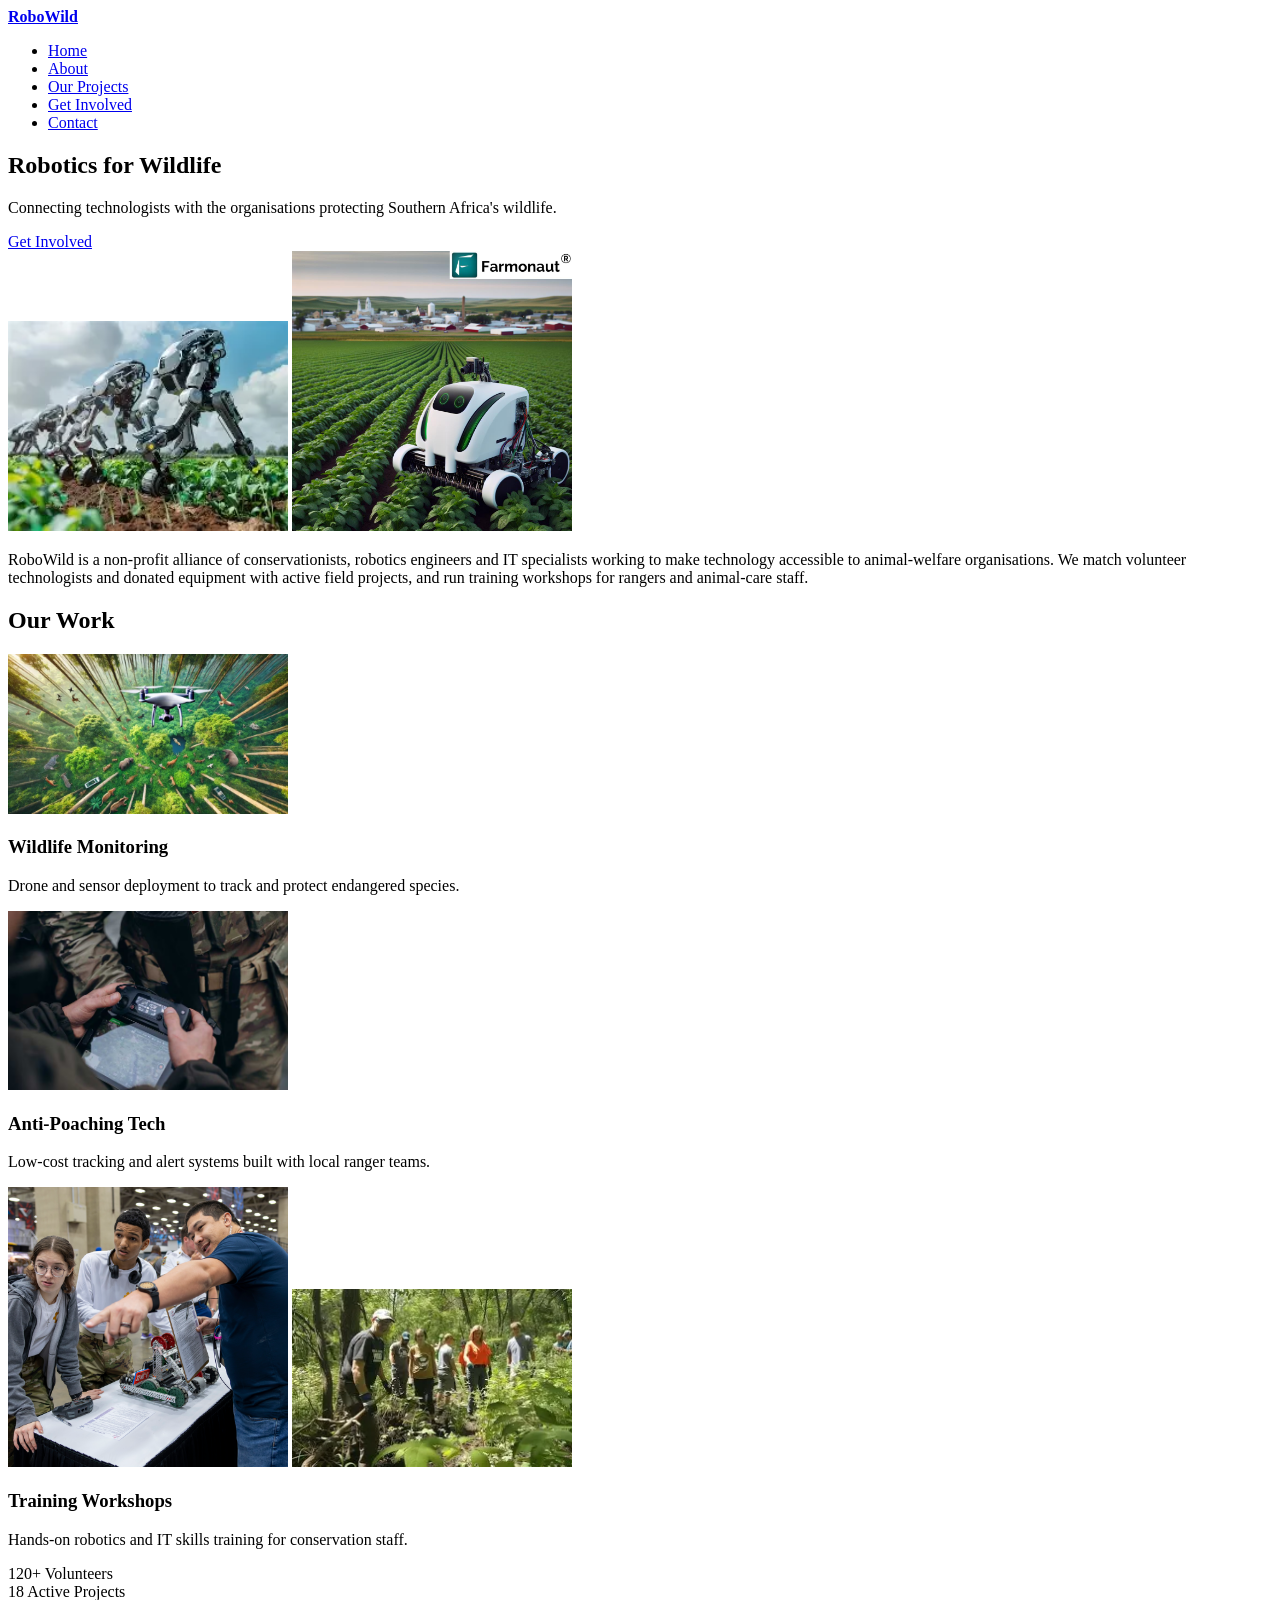
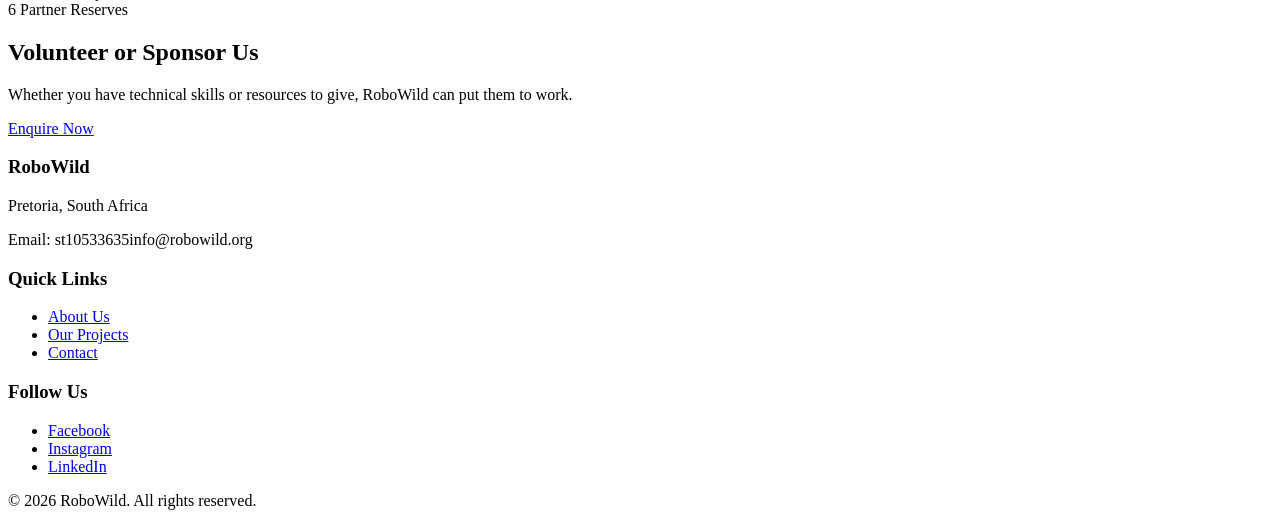
==== INDEX.HTML @ ae4eccd6 "inplemented the robowild website" ====
<!DOCTYPE html>
<html>
<head>
       <title>RoboWild | Global Alliance for IT & Robotics in Animal Innovation</title>
    <meta name="description" content="RoboWild connects robotics and IT volunteers with wildlife conservation projects across Southern Africa.">
    <link rel="stylesheet" href="css/style.css">
</head>
<body>

    <!-- ===== HEADER / NAVIGATION ===== -->
    <header class="site-header">
        <div class="logo">
             <a href="index.html"><b>RoboWild</b></a>                                                                                                                                          
        </div>
        <nav class="main-nav">
            <ul>
                <li><a href="index.html" class="active">Home</a></li>
                <li><a href="about.html">About</a></li>
                <li><a href="service.html">Our Projects</a></li>
                <li><a href="enquiry.html">Get Involved</a></li>
                <li><a href="contact.html">Contact</a></li>
            </ul>
        </nav>
    </header>

    <!-- ===== HERO SECTION ===== -->
    <section class="hero">
        <div class="hero-content">
            <h1>Robotics for Wildlife</h1>
            <p>Connecting technologists with the organisations protecting Southern Africa's wildlife.</p>
            <a href="enquiry.html" class="btn btn-primary">Get Involved</a>
        </div>
        <img src="IMAGES/hero.jpg" alt="Robotics equipment being used in a wildlife conservation field project" class="hero-img"  width="280"  height="300%" >  <img src="IMAGES/Revolutionizing-Agriculture-NDSU-Students-Develop-Cutting-Edge-Farm-Robot-for-Precision-Weed-Control_1.jpg" alt="Robotics equipment being used in a wildlife conservation field project" class="hero-img"  width="280"  height="300%" >
    </section>

    <!-- ===== INTRO / MISSION SUMMARY ===== -->
    <section class="intro">
        <p>
            RoboWild is a non-profit alliance of conservationists, robotics engineers and IT
            specialists working to make technology accessible to animal-welfare organisations.
            We match volunteer technologists and donated equipment with active field projects,
            and run training workshops for rangers and animal-care staff.
        </p>
    </section>

    <!-- ===== PROJECT HIGHLIGHTS ===== -->
    <section class="highlights">
        <h2>Our Work</h2>
        <div class="highlight-cards">
            <article class="card">
                <img src="IMAGES/Conservation-Drones-Monitoring-Wildlife-from-Above-780x446.webp" alt="Drone monitoring wildlife from above"  width="280" height="300%">
                <h3>Wildlife Monitoring</h3>
                <p>Drone and sensor deployment to track and protect endangered species.</p>
            </article>
            <article class="card">
                <img src="IMAGES/Anti-Poaching Tech.avif" alt="Ranger using a handheld tracking device" width="280"  height="300%">
                <h3>Anti-Poaching Tech</h3>
                <p>Low-cost tracking and alert systems built with local ranger teams.</p>
            </article>
            <article class="card">
                <img src="IMAGES/volunteer-box-Featured.png"IMAGES/volunteeres.webp" alt="Volunteers training conservation staff on equipment"  width="280"  height="300%" >   <img src="IMAGES/volunteeres.webp" alt="Volunteers training conservation staff on equipment"  width="280"  height="300%" >                                                                                                                                           
                 <h3>Training Workshops</h3>
                <p>Hands-on robotics and IT skills training for conservation staff.</p>
            </article>
        </div>
    </section>

    <!-- ===== IMPACT STATS ===== -->
    <section class="impact-stats">
        <div class="stat">
            <span class="stat-number">120+</span>
            <span class="stat-label">Volunteers</span>
        </div>
        <div class="stat">
            <span class="stat-number">18</span>
            <span class="stat-label">Active Projects</span>
        </div>
        <div class="stat">
            <span class="stat-number">6</span>
            <span class="stat-label">Partner Reserves</span>
        </div>
    </section>

    <!-- ===== CALL TO ACTION ===== -->
    <section class="cta-banner">
        <h2>Volunteer or Sponsor Us</h2>
        <p>Whether you have technical skills or resources to give, RoboWild can put them to work.</p>
        <a href="enquiry.html" class="btn btn-secondary">Enquire Now</a>
    </section>

    <!-- ===== FOOTER ===== -->
    <footer class="site-footer">
        <div class="footer-contact">
            <h3>RoboWild</h3>
            <p>Pretoria, South Africa</p>
            <p>Email: st10533635info@robowild.org</p>
        </div>
        <div class="footer-links">
            <h3>Quick Links</h3>
            <ul>
                <li><a href="about.html">About Us</a></li>
                <li><a href="service.html">Our Projects</a></li>
                <li><a href="contact.html">Contact</a></li>
            </ul>
        </div>
        <div class="footer-social">
            <h3>Follow Us</h3>
            <ul class="social-icons">
                <li><a href="#" aria-label="RoboWild on Facebook">Facebook</a></li>
                <li><a href="#" aria-label="RoboWild on Instagram">Instagram</a></li>
                <li><a href="#" aria-label="RoboWild on LinkedIn">LinkedIn</a></li>
            </ul>
        </div>
        <p class="copyright">&copy; 2026 RoboWild. All rights reserved.</p>
    </footer>
    </body>
</html>
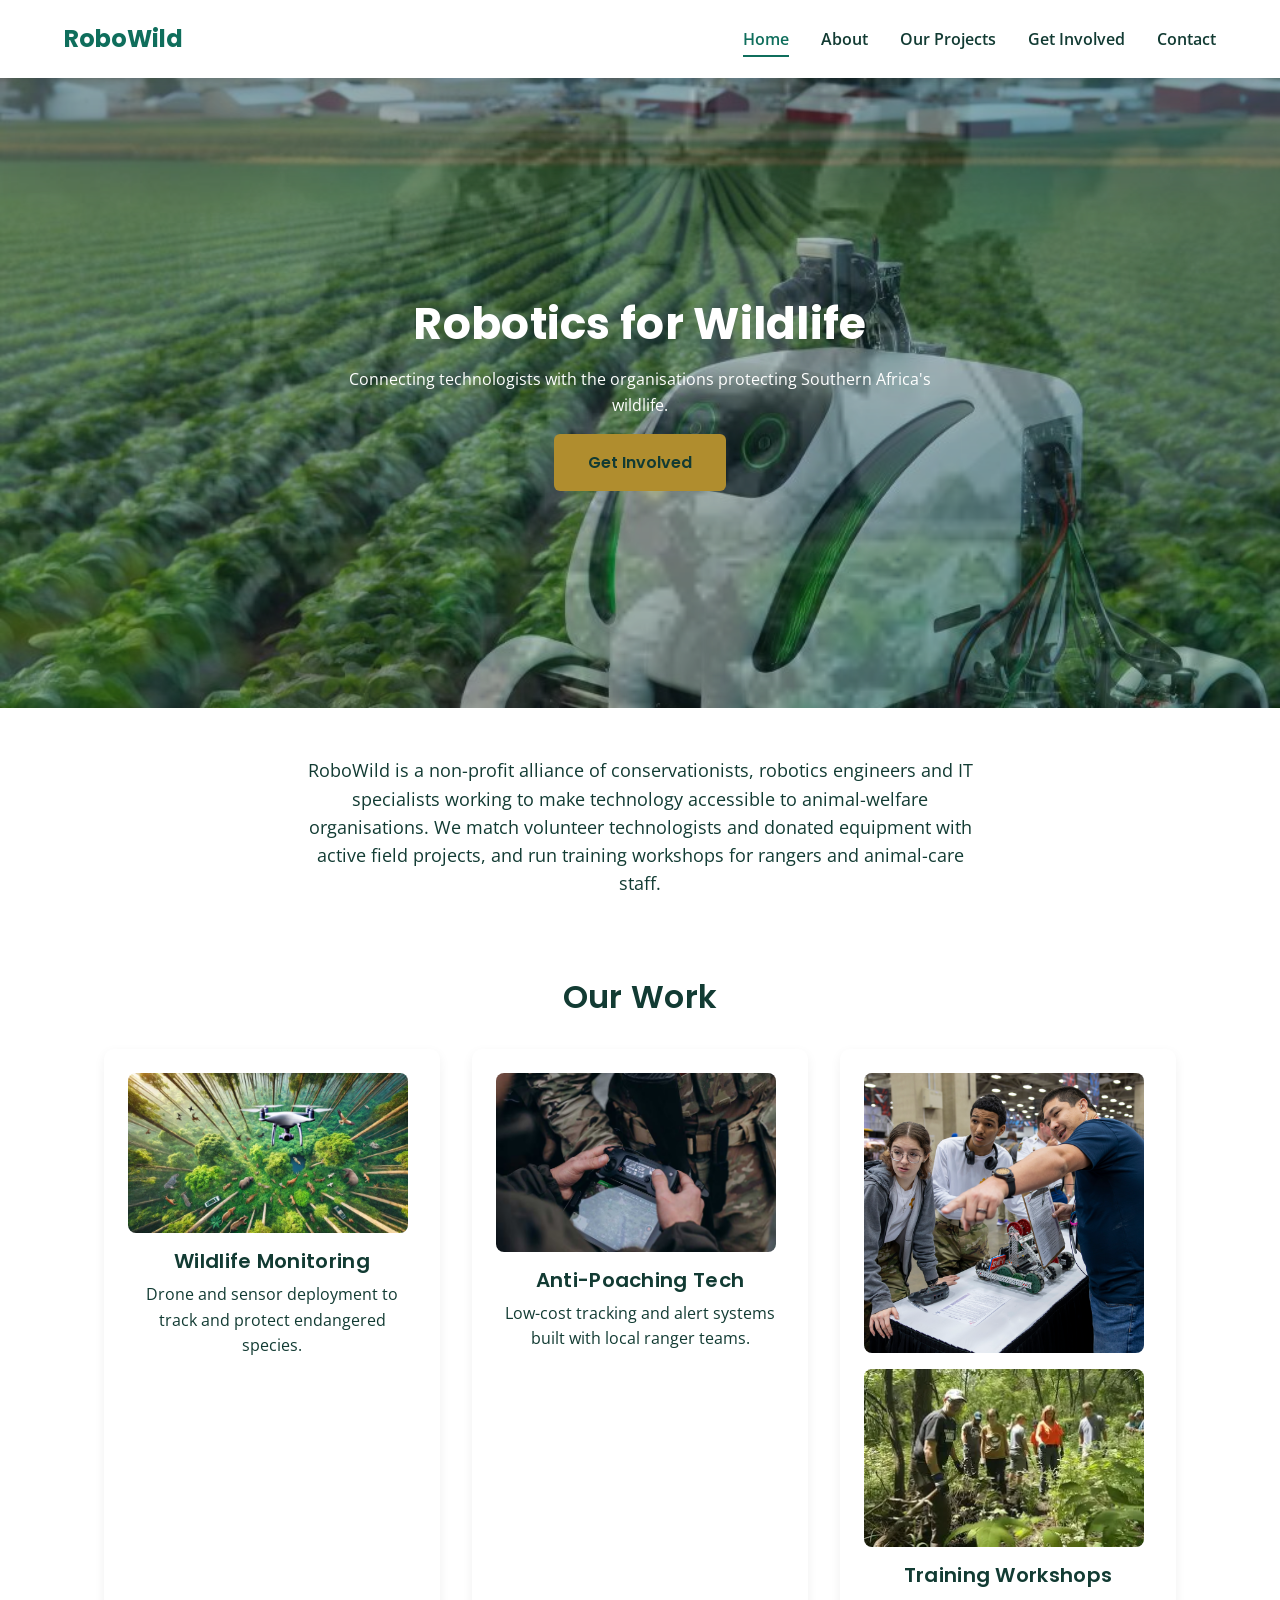
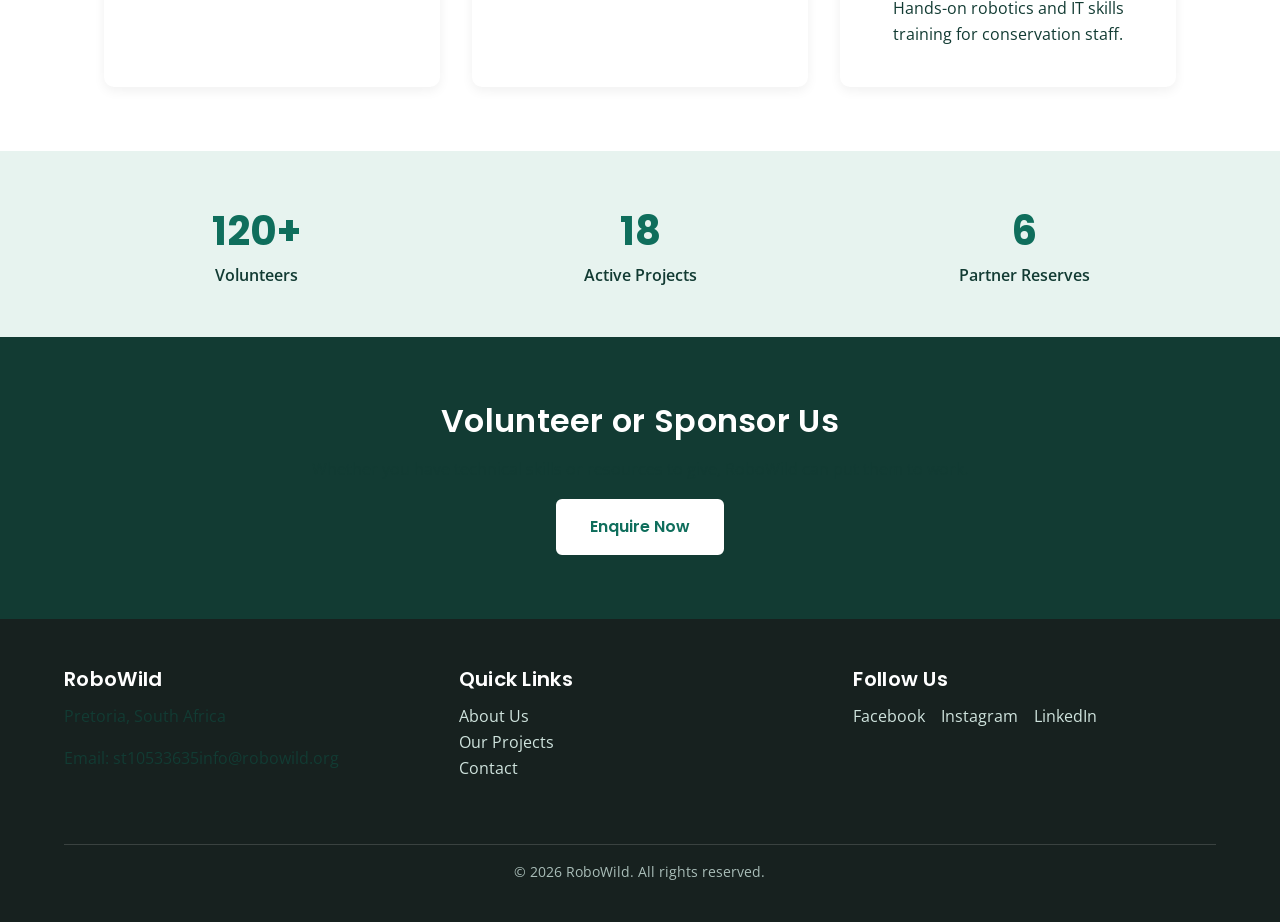
==== commit 208dc3d2: "Part 3: Add form validation, interactive JS and update stylesheet links - Added formvalidation.js an" ====
--- a/INDEX.HTML
+++ b/INDEX.HTML
@@ -3,7 +3,7 @@
 <head>
        <title>RoboWild | Global Alliance for IT & Robotics in Animal Innovation</title>
     <meta name="description" content="RoboWild connects robotics and IT volunteers with wildlife conservation projects across Southern Africa.">
-    <link rel="stylesheet" href="css/style.css">
+    <link rel="stylesheet" href="css_asset/style.css">
 </head>
 <body>
 
--- a/css_asset/style.css
+++ b/css_asset/style.css
@@ -0,0 +1,618 @@
+/* =====================================================================
+   ROBOWILD WEBSITE STYLESHEET
+   WEDE5020 Part 2 - CSS Styling and Responsive Design
+   ===================================================================== */
+
+/* ---------------------------------------------------------------------
+   0. WEB FONTS
+   Using Google Fonts: Poppins for headings, Open Sans for body text.
+   --------------------------------------------------------------------- */
+@import url('https://fonts.googleapis.com/css2?family=Poppins:wght@600;700&family=Open+Sans:wght@400;600&display=swap');
+
+
+/* ---------------------------------------------------------------------
+   1. CSS RESET / BASE STYLE
+   --------------------------------------------------------------------- */
+* {
+    margin: 0;
+    padding: 0;
+    box-sizing: border-box;
+}
+
+html {
+    scroll-behavior: smooth;
+}
+
+/* ---------------------------------------------------------------------
+   2. ROOT VARIABLES (Colour Palette from Part 1 Proposal)
+   --------------------------------------------------------------------- */
+:root {
+    --color-primary: #0F6E5C;      /* Forest Teal - primary */
+    --color-dark: #123B33;         /* Deep Pine - headings/text */
+    --color-accent: #B08D2E;       /* Bronze Gold - accents/CTA */
+    --color-bg-light: #E7F3EF;     /* Mist Green - backgrounds */
+    --color-white: #FFFFFF;
+    --color-grey: #666666;
+    --color-footer-bg: #17211F;
+
+    --font-heading: 'Poppins', 'Segoe UI', Arial, sans-serif;
+    --font-body: 'Open Sans', Arial, sans-serif;
+
+    --max-width: 1200px;
+    --transition-speed: 0.25s;
+}
+
+/* ---------------------------------------------------------------------
+   3. BASE / DEFAULT STYLE CODE
+   --------------------------------------------------------------------- */
+body {
+    font-family: var(--font-body);
+    font-size: 16px;
+    line-height: 1.6;
+    color: var(--color-dark);
+    background-color: var(--color-white);
+}
+
+img {
+    max-width: 100%;
+    height: auto;
+    display: block;
+}
+
+a {
+    text-decoration: none;
+    color: inherit;
+}
+
+ul {
+    list-style: none;
+}
+
+/* ---------------------------------------------------------------------
+   4. TYPOGRAPHY STYLES
+   --------------------------------------------------------------------- */
+h1, h2, h3 {
+    font-family: var(--font-heading);
+    color: var(--color-dark);
+    line-height: 1.25;
+    letter-spacing: 0.3px;
+}
+
+h1 {
+    font-size: 2.75rem;
+    font-weight: 700;
+}
+
+h2 {
+    font-size: 2rem;
+    font-weight: 600;
+    margin-bottom: 1rem;
+    position: relative;
+}
+
+h3 {
+    font-size: 1.25rem;
+    font-weight: 600;
+    margin-bottom: 0.5rem;
+}
+
+p {
+    margin-bottom: 1rem;
+    color: var(--color-dark);
+}
+
+.page-banner p,
+.hero-content p {
+    color: var(--color-white);
+}
+
+/* ---------------------------------------------------------------------
+   5. LAYOUT STRUCTURE (Flexbox / Grid)
+   --------------------------------------------------------------------- */
+
+/* --- Header / Navigation (Flexbox) --- */
+.site-header {
+    display: flex;
+    justify-content: space-between;
+    align-items: center;
+    padding: 1.25rem 5%;
+    background-color: var(--color-white);
+    box-shadow: 0 2px 6px rgba(0, 0, 0, 0.08);
+    position: sticky;
+    top: 0;
+    z-index: 100;
+}
+
+.logo a {
+    font-family: var(--font-heading);
+    font-size: 1.5rem;
+    font-weight: 700;
+    color: var(--color-primary);
+}
+
+.main-nav ul {
+    display: flex;
+    gap: 2rem;
+}
+
+.main-nav a {
+    font-weight: 600;
+    color: var(--color-dark);
+    padding: 0.35rem 0;
+    border-bottom: 2px solid transparent;
+    transition: color var(--transition-speed), border-color var(--transition-speed);
+}
+
+/* --- Hero Section (Flexbox) --- */
+.hero {
+    position: relative;
+    display: flex;
+    align-items: center;
+    justify-content: center;
+    min-height: 70vh;
+    text-align: center;
+    background-color: var(--color-dark);
+    overflow: hidden;
+}
+
+.hero-img {
+    position: absolute;
+    inset: 0;
+    width: 100%;
+    height: 100%;
+    object-fit: cover;
+    opacity: 0.45;
+    z-index: 0;
+}
+
+.hero-content {
+    position: relative;
+    z-index: 1;
+    max-width: 700px;
+    padding: 2rem;
+}
+
+.hero-content h1 {
+    color: var(--color-white);
+    margin-bottom: 1rem;
+}
+
+/* --- Page Banner (used on inner pages) --- */
+.page-banner {
+    background-color: var(--color-primary);
+    color: var(--color-white);
+    text-align: center;
+    padding: 4rem 5%;
+}
+
+.page-banner h1 {
+    color: var(--color-white);
+}
+
+/* --- Intro Text Block --- */
+.intro {
+    max-width: 800px;
+    margin: 3rem auto;
+    padding: 0 5%;
+    text-align: center;
+    font-size: 1.1rem;
+}
+
+/* --- Highlights Section Wrapper --- */
+.highlights {
+    max-width: var(--max-width);
+    margin: 0 auto;
+    padding: 2rem 5% 4rem;
+    text-align: center;
+}
+
+/* --- General Content Blocks --- */
+.content-block {
+    max-width: var(--max-width);
+    margin: 0 auto;
+    padding: 4rem 5%;
+}
+
+.content-block.alt-bg {
+    background-color: var(--color-bg-light);
+    max-width: 100%;
+}
+
+.content-block.alt-bg > * {
+    max-width: var(--max-width);
+    margin-left: auto;
+    margin-right: auto;
+}
+
+/* --- Two Column Layout (CSS Grid) --- */
+.two-col {
+    display: grid;
+    grid-template-columns: 1fr 1fr;
+    gap: 3rem;
+}
+
+/* --- Highlight / Team Cards (CSS Grid) --- */
+.highlight-cards,
+.team-cards {
+    display: grid;
+    grid-template-columns: repeat(3, 1fr);
+    gap: 2rem;
+    margin-top: 2rem;
+}
+
+.card,
+.team-card {
+    background-color: var(--color-white);
+    border-radius: 10px;
+    padding: 1.5rem;
+    box-shadow: 0 4px 12px rgba(0, 0, 0, 0.06);
+    transition: transform var(--transition-speed), box-shadow var(--transition-speed);
+}
+
+.card img,
+.team-card img {
+    border-radius: 8px;
+    margin-bottom: 1rem;
+}
+
+/* --- Audience List (Flexbox) --- */
+.audience-list {
+    display: flex;
+    flex-wrap: wrap;
+    gap: 2rem;
+    margin-top: 1.5rem;
+}
+
+.audience-list li {
+    flex: 1 1 250px;
+    background-color: var(--color-white);
+    border-left: 4px solid var(--color-accent);
+    padding: 1rem 1.5rem;
+    box-shadow: 0 2px 8px rgba(0, 0, 0, 0.05);
+}
+
+/* --- Impact Stats (Flexbox) --- */
+.impact-stats {
+    display: flex;
+    justify-content: space-around;
+    flex-wrap: wrap;
+    background-color: var(--color-bg-light);
+    padding: 3rem 5%;
+    text-align: center;
+}
+
+.stat {
+    flex: 1 1 150px;
+}
+
+.stat-number {
+    display: block;
+    font-family: var(--font-heading);
+    font-size: 2.5rem;
+    font-weight: 700;
+    color: var(--color-primary);
+}
+
+.stat-label {
+    font-weight: 600;
+    color: var(--color-dark);
+}
+
+/* --- Project Detail Sections (Flexbox, alternating) --- */
+.project-detail {
+    display: flex;
+    align-items: center;
+    gap: 3rem;
+    max-width: var(--max-width);
+    margin: 0 auto;
+    padding: 3rem 5%;
+}
+
+.project-detail img {
+    flex: 1 1 40%;
+    border-radius: 10px;
+}
+
+.project-text {
+    flex: 1 1 55%;
+}
+
+.project-detail.reverse {
+    flex-direction: row-reverse;
+}
+
+.project-text ul {
+    margin-top: 1rem;
+    padding-left: 1.25rem;
+    list-style: disc;
+}
+
+/* --- Contact Details (Grid) --- */
+.contact-details {
+    display: grid;
+    grid-template-columns: 1fr 1fr;
+    gap: 3rem;
+}
+
+/* --- Map Grid --- */
+.map-grid {
+    display: grid;
+    grid-template-columns: 1fr 1fr;
+    gap: 2rem;
+    margin-top: 1.5rem;
+}
+
+.map-wrapper iframe {
+    width: 100%;
+    border-radius: 8px;
+}
+
+/* --- Forms (Flexbox column) --- */
+.enquiry-form {
+    display: flex;
+    flex-direction: column;
+    gap: 1.25rem;
+    max-width: 650px;
+    margin-top: 1.5rem;
+}
+
+.form-row {
+    display: flex;
+    flex-direction: column;
+    gap: 0.4rem;
+}
+
+.form-row label {
+    font-weight: 600;
+    font-size: 0.95rem;
+}
+
+.required {
+    color: var(--color-accent);
+}
+
+/* --- CTA Banner --- */
+.cta-banner {
+    text-align: center;
+    background-color: var(--color-dark);
+    color: var(--color-white);
+    padding: 4rem 5%;
+}
+
+.cta-banner h2 {
+    color: var(--color-white);
+}
+
+/* --- Footer (CSS Grid) --- */
+.site-footer {
+    display: grid;
+    grid-template-columns: repeat(3, 1fr);
+    gap: 2rem;
+    background-color: var(--color-footer-bg);
+    color: var(--color-white);
+    padding: 3rem 5% 1.5rem;
+}
+
+.site-footer h3 {
+    color: var(--color-white);
+    margin-bottom: 0.75rem;
+}
+
+.site-footer a {
+    color: #cfe3dd;
+}
+
+.social-icons {
+    display: flex;
+    gap: 1rem;
+}
+
+.copyright {
+    grid-column: 1 / -1;
+    text-align: center;
+    border-top: 1px solid rgba(255, 255, 255, 0.15);
+    margin-top: 1.5rem;
+    padding-top: 1rem;
+    font-size: 0.85rem;
+    color: #a9bdb8;
+}
+
+/* =====================================================================
+   6. DECORATIVE / VISUAL STYLES
+   ===================================================================== */
+
+/* --- Buttons --- */
+.btn {
+    display: inline-block;
+    font-family: var(--font-heading);
+    font-weight: 600;
+    padding: 0.85rem 2rem;
+    border-radius: 6px;
+    border: 2px solid transparent;
+    cursor: pointer;
+    transition: background-color var(--transition-speed), color var(--transition-speed), transform var(--transition-speed);
+}
+
+.btn-primary {
+    background-color: var(--color-accent);
+    color: var(--color-dark);
+}
+
+.btn-secondary {
+    background-color: var(--color-white);
+    color: var(--color-primary);
+    border-color: var(--color-white);
+}
+
+/* --- Form field decoration --- */
+input[type="text"],
+input[type="email"],
+input[type="tel"],
+select,
+textarea {
+    padding: 0.7rem 0.9rem;
+    border: 1px solid #c7d6d1;
+    border-radius: 6px;
+    font-family: var(--font-body);
+    font-size: 1rem;
+    background-color: var(--color-white);
+    transition: border-color var(--transition-speed), box-shadow var(--transition-speed);
+}
+
+/* =====================================================================
+   7. PSEUDO-CLASSES (Interactive Elements)
+   ===================================================================== */
+
+/* Navigation links */
+.main-nav a:hover,
+.main-nav a:focus {
+    color: var(--color-primary);
+    border-bottom-color: var(--color-accent);
+}
+
+.main-nav a.active {
+    color: var(--color-primary);
+    border-bottom-color: var(--color-primary);
+}
+
+.main-nav a:active {
+    color: var(--color-accent);
+}
+
+/* Buttons */
+.btn-primary:hover,
+.btn-primary:focus {
+    background-color: #94741f;
+    color: var(--color-white);
+}
+
+.btn-primary:active {
+    transform: scale(0.97);
+}
+
+.btn-secondary:hover,
+.btn-secondary:focus {
+    background-color: transparent;
+    color: var(--color-white);
+    border-color: var(--color-white);
+}
+
+.btn-secondary:active {
+    transform: scale(0.97);
+}
+
+/* Cards lift on hover */
+.card:hover,
+.team-card:hover {
+    transform: translateY(-6px);
+    box-shadow: 0 10px 22px rgba(0, 0, 0, 0.12);
+}
+
+/* Footer links */
+.footer-links a:hover,
+.footer-links a:focus,
+.footer-social a:hover,
+.footer-social a:focus {
+    color: var(--color-accent);
+}
+
+/* Form field focus state */
+input:focus,
+select:focus,
+textarea:focus {
+    outline: none;
+    border-color: var(--color-primary);
+    box-shadow: 0 0 0 3px rgba(15, 110, 92, 0.15);
+}
+
+/* =====================================================================
+   8. RESPONSIVE DESIGN
+   Breakpoints: Desktop (default), Tablet (<=1024px), Mobile (<=600px)
+   ===================================================================== */
+
+/* --- TABLET (max-width: 1024px) --- */
+@media screen and (max-width: 1024px) {
+    .two-col,
+    .contact-details,
+    .map-grid {
+        grid-template-columns: 1fr;
+    }
+
+    .highlight-cards,
+    .team-cards {
+        grid-template-columns: repeat(2, 1fr);
+    }
+
+    .project-detail,
+    .project-detail.reverse {
+        flex-direction: column;
+    }
+
+    .site-footer {
+        grid-template-columns: 1fr 1fr;
+    }
+
+    h1 {
+        font-size: 2.25rem;
+    }
+
+    h2 {
+        font-size: 1.65rem;
+    }
+}
+
+/* --- MOBILE (max-width: 600px) --- */
+@media screen and (max-width: 600px) {
+    /* Navigation menu adjustment: stack vertically below logo */
+    .site-header {
+        flex-direction: column;
+        align-items: flex-start;
+        gap: 1rem;
+    }
+
+    .main-nav ul {
+        flex-direction: column;
+        gap: 0.75rem;
+        width: 100%;
+    }
+
+    /* Layout adjustment: single column everywhere */
+    .highlight-cards,
+    .team-cards {
+        grid-template-columns: 1fr;
+    }
+
+    .site-footer {
+        grid-template-columns: 1fr;
+        text-align: center;
+    }
+
+    .social-icons {
+        justify-content: center;
+    }
+
+    .impact-stats {
+        flex-direction: column;
+        gap: 1.5rem;
+    }
+
+    /* Typography adjustment: smaller scale for small screens */
+    h1 {
+        font-size: 1.85rem;
+    }
+
+    h2 {
+        font-size: 1.4rem;
+    }
+
+    .content-block,
+    .page-banner,
+    .cta-banner {
+        padding: 2.5rem 6%;
+    }
+
+    /* Image adjustment: hero shortened on small screens */
+    .hero {
+        min-height: 55vh;
+    }
+}
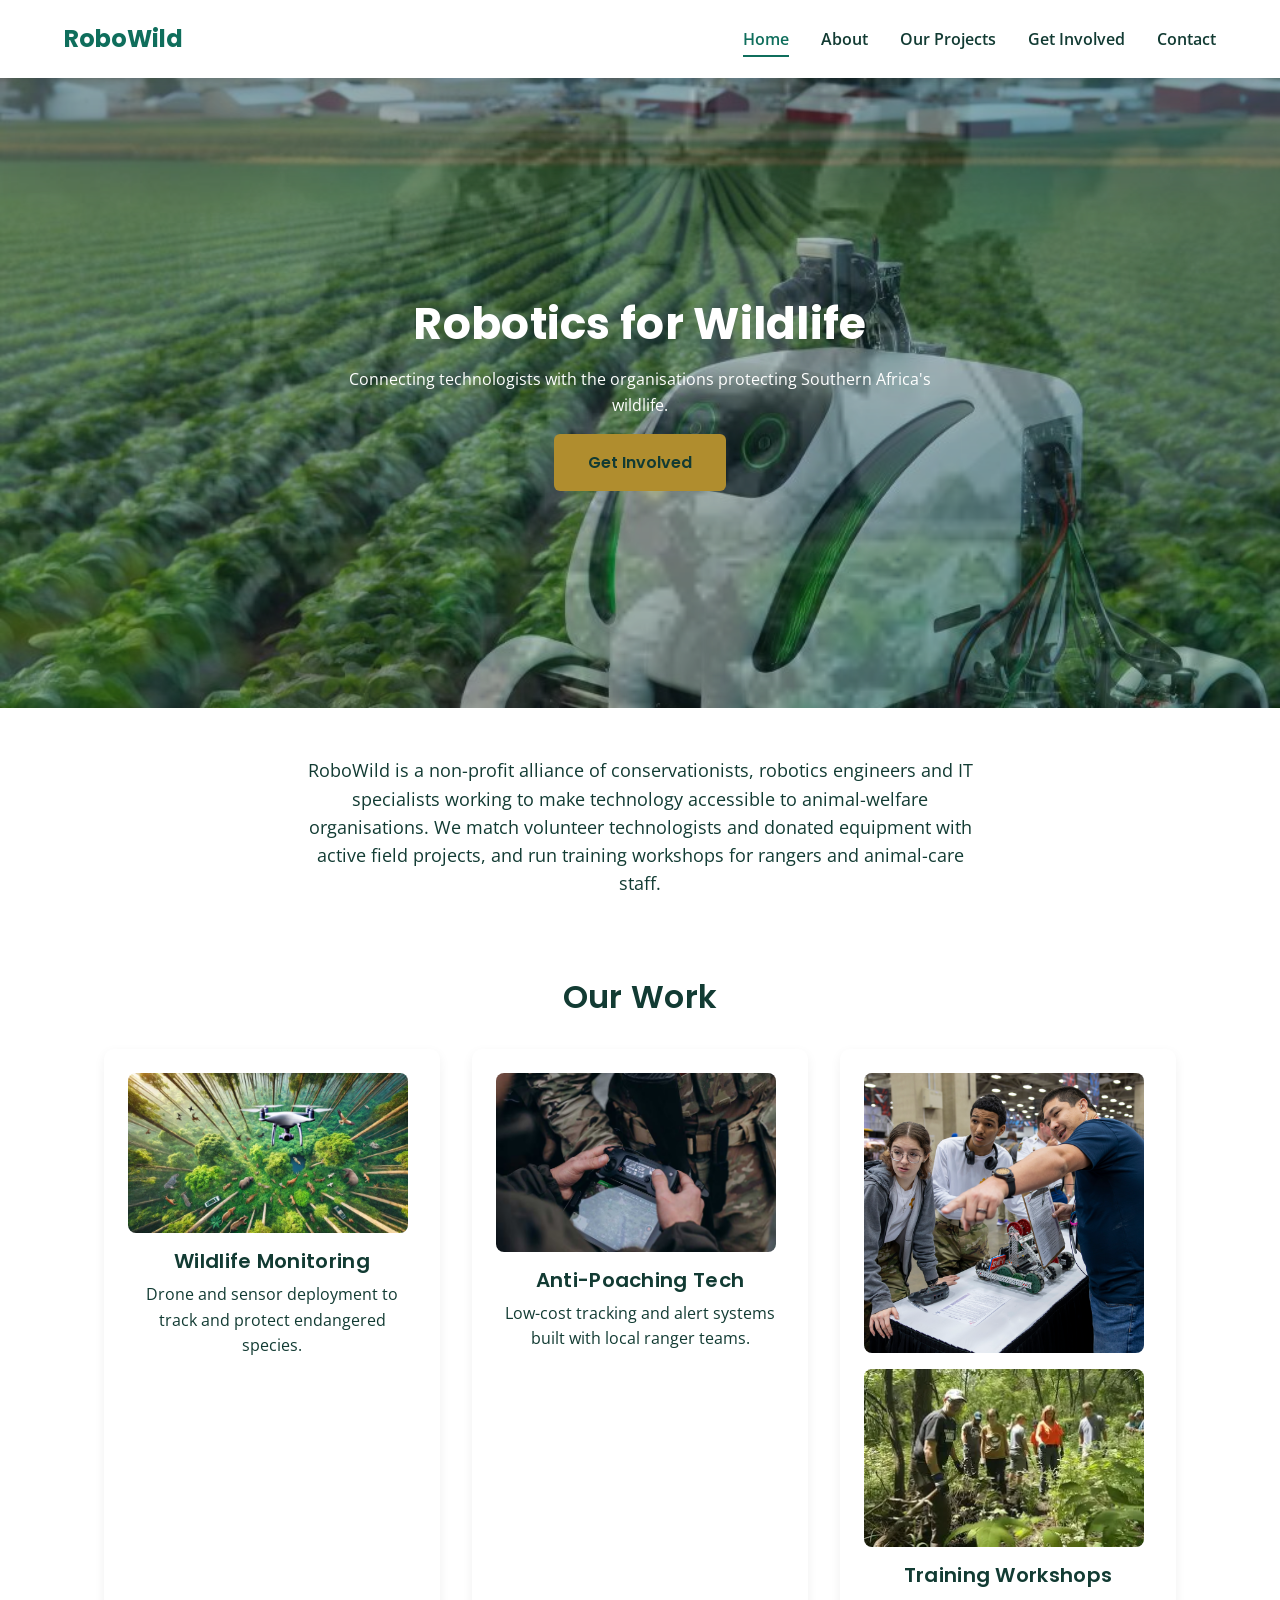
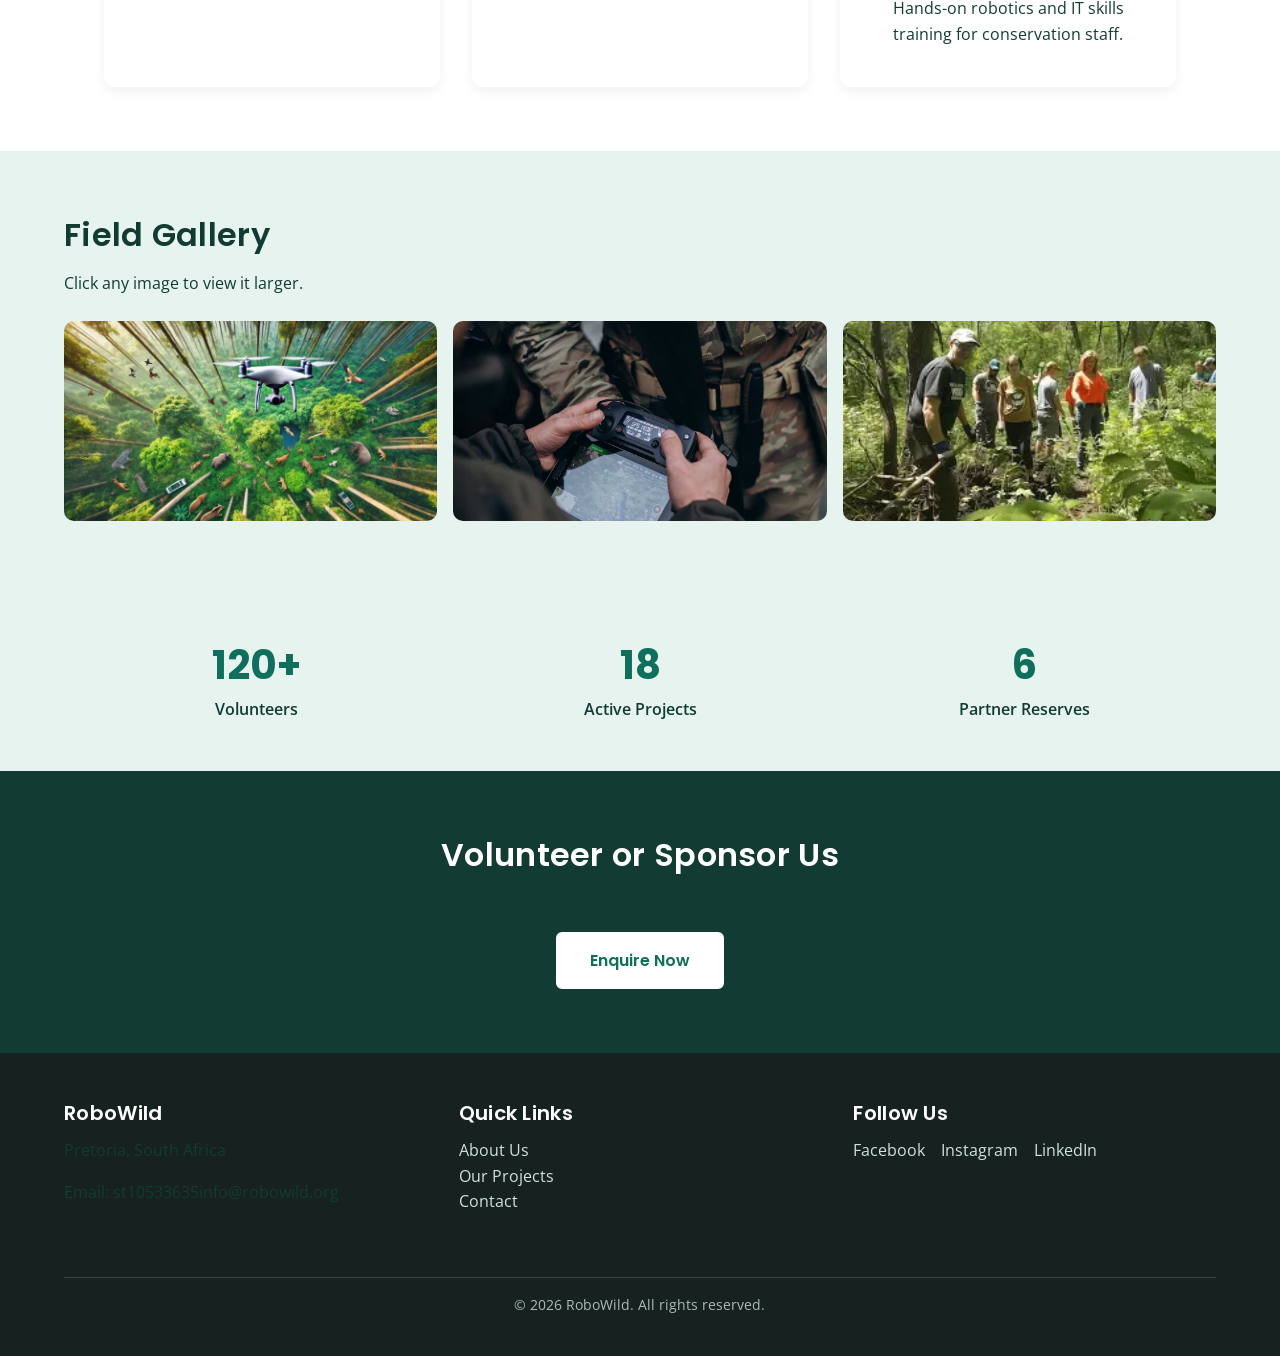
==== commit eb76e002: "add JavaScript functionality, dynamic content, and SEO tags - Added main.js for modal and tab naviga" ====
--- a/INDEX.HTML
+++ b/INDEX.HTML
@@ -4,6 +4,17 @@
        <title>RoboWild | Global Alliance for IT & Robotics in Animal Innovation</title>
     <meta name="description" content="RoboWild connects robotics and IT volunteers with wildlife conservation projects across Southern Africa.">
     <link rel="stylesheet" href="css_asset/style.css">
+    <script src="js_asset/main.js"></script>
+    <script src="js_asset/project.js"></script>
+    <script src="js_asset/gallery.js"></script>
+<meta charset="UTF-8">
+<meta name="viewport" content="width=device-width, initial-scale=1.0">
+<meta name="keywords" content="RoboWild, wildlife conservation, robotics, IT volunteers, South Africa, anti-poaching, drones, conservation technology">
+<meta name="author" content="Cleopatra Tayeta">
+<meta property="og:title" content="RoboWild | Robotics for Wildlife">
+<meta property="og:description" content="Connecting robotics and IT volunteers with wildlife conservation projects.">
+<meta property="og:type" content="website">
+<link rel="icon" href="IMAGES/RoboWild.jpg" type="image/x-icon">
 </head>
 <body>
 
@@ -64,6 +75,21 @@
             </article>
         </div>
     </section>
+    <section class="content-block alt-bg">
+  <h2>Field Gallery</h2>
+  <p>Click any image to view it larger.</p>
+  <div class="gallery">
+    <button class="gallery-item" data-full="IMAGES/Conservation-Drones-Monitoring-Wildlife-from-Above-780x446.webp">
+      <img src="IMAGES/Conservation-Drones-Monitoring-Wildlife-from-Above-780x446.webp" alt="Drone monitoring wildlife from above">
+    </button>
+    <button class="gallery-item" data-full="IMAGES/Anti-Poaching Tech.avif">
+      <img src="IMAGES/Anti-Poaching Tech.avif" alt="Anti-poaching tracking device used by rangers">
+    </button>
+    <button class="gallery-item" data-full="IMAGES/volunteeres.webp">
+      <img src="IMAGES/volunteeres.webp" alt="Volunteers training conservation staff">
+    </button>
+  </div>
+</section>
 
     <!-- ===== IMPACT STATS ===== -->
     <section class="impact-stats">
@@ -114,4 +140,5 @@
         <p class="copyright">&copy; 2026 RoboWild. All rights reserved.</p>
     </footer>
     </body>
+    <script src="js/validation.js" defer></script>
 </html>
--- a/css_asset/style.css
+++ b/css_asset/style.css
@@ -327,6 +327,35 @@
     list-style: disc;
 }
 
+.search-bar {
+  margin: 1.5rem 0 2rem;
+  display: flex; flex-direction: column; gap: 1rem;
+}
+.search-bar input[type="search"] {
+  padding: .8rem 1rem; border: 1px solid #c7d6d1;
+  border-radius: 6px; font-size: 1rem; max-width: 420px;
+}
+.filter-buttons { display: flex; gap: .6rem; flex-wrap: wrap; }
+.filter-btn {
+  padding: .5rem 1.2rem; border: 2px solid var(--color-primary);
+  background: transparent; color: var(--color-primary);
+  border-radius: 20px; cursor: pointer; font-weight: 600; transition: all .25s;
+}
+.filter-btn.active, .filter-btn:hover {
+  background: var(--color-primary); color: #fff;
+}
+.project-grid {
+  display: grid;
+  grid-template-columns: repeat(auto-fit, minmax(280px, 1fr));
+  gap: 2rem;
+}
+.project-card img {
+  width: 100%; height: 200px; object-fit: cover;
+  border-radius: 8px; margin-bottom: 1rem;
+}
+.btn-sm { padding: .55rem 1.2rem; font-size: .9rem; margin-top: .5rem; }
+.no-results { text-align: center; color: var(--color-grey); padding: 2rem; }
+
 /* --- Contact Details (Grid) --- */
 .contact-details {
     display: grid;
@@ -345,6 +374,24 @@
 .map-wrapper iframe {
     width: 100%;
     border-radius: 8px;
+}
+/* Map Enhancements */
+.map-wrapper {
+    display: flex;
+    flex-direction: column;
+    align-items: flex-start; /* Aligns map and button to the left */
+}
+
+.map-wrapper iframe {
+    width: 100%;
+    border-radius: 8px;
+    margin-bottom: 1rem; /* Creates space between map and button */
+    box-shadow: 0 4px 12px rgba(0, 0, 0, 0.08); /* Adds a slight shadow to match your cards */
+}
+
+.map-btn {
+    display: inline-block;
+    margin-top: 0.5rem;
 }
 
 /* --- Forms (Flexbox column) --- */
@@ -525,6 +572,39 @@
     box-shadow: 0 0 0 3px rgba(15, 110, 92, 0.15);
 }
 
+/* Modal */
+.modal-overlay {
+  position: fixed; inset: 0;
+  background: rgba(0,0,0,.6);
+  display: flex; align-items: center; justify-content: center;
+  opacity: 0; visibility: hidden;
+  transition: opacity .3s, visibility .3s;
+  z-index: 1000; padding: 1rem;
+}
+.modal-overlay.open { opacity: 1; visibility: visible; }
+.modal-box {
+  background: #fff; border-radius: 12px;
+  max-width: 600px; width: 100%; max-height: 85vh; overflow-y: auto;
+  padding: 2rem; position: relative;
+  transform: translateY(20px); transition: transform .3s;
+}
+.modal-overlay.open .modal-box { transform: translateY(0); }
+.modal-close {
+  position: absolute; top: .75rem; right: 1rem;
+  background: none; border: none; font-size: 2rem; cursor: pointer;
+  color: #666; line-height: 1;
+}
+.modal-close:hover { color: #b42318; }
+
+/* Scroll reveal */
+.card, .team-card, .project-detail, .stat {
+  opacity: 0; transform: translateY(25px);
+  transition: opacity .6s ease, transform .6s ease;
+}
+.card.revealed, .team-card.revealed, .project-detail.revealed, .stat.revealed {
+  opacity: 1; transform: translateY(0);
+}
+
 /* =====================================================================
    8. RESPONSIVE DESIGN
    Breakpoints: Desktop (default), Tablet (<=1024px), Mobile (<=600px)
@@ -615,4 +695,68 @@
     .hero {
         min-height: 55vh;
     }
-}+}
+
+.tabs { margin-top: 1.5rem; }
+.tab-buttons { display: flex; gap: .5rem; flex-wrap: wrap; margin-bottom: 1rem; }
+.tab-btn {
+  padding: .6rem 1.4rem; border: 2px solid var(--color-primary);
+  background: transparent; color: var(--color-primary);
+  border-radius: 6px; font-family: var(--font-heading);
+  font-weight: 600; cursor: pointer; transition: all .25s;
+}
+.tab-btn.active, .tab-btn:hover {
+  background: var(--color-primary); color: #fff;
+}
+.tab-panel { display: none; }
+.tab-panel.active { display: block; animation: fadeIn .3s ease; }
+@keyframes fadeIn { from { opacity: 0; } to { opacity: 1; } }
+
+.gallery {
+  display: grid;
+  grid-template-columns: repeat(auto-fit, minmax(220px, 1fr));
+  gap: 1rem; margin-top: 1.5rem;
+}
+.gallery-item {
+  border: none; padding: 0; cursor: pointer;
+  border-radius: 10px; overflow: hidden;
+  transition: transform .25s;
+}
+.gallery-item:hover { transform: scale(1.03); }
+.gallery-item img {
+  width: 100%; height: 200px; object-fit: cover; display: block;
+}
+.lightbox {
+  position: fixed; inset: 0; background: rgba(0,0,0,.9);
+  display: flex; flex-direction: column;
+  align-items: center; justify-content: center;
+  opacity: 0; visibility: hidden; transition: all .3s;
+  z-index: 1100; padding: 2rem;
+}
+.lightbox.open { opacity: 1; visibility: visible; }
+.lightbox img {
+  max-width: 90vw; max-height: 80vh;
+  border-radius: 8px; object-fit: contain;
+}
+.lightbox-caption { color: #fff; margin-top: 1rem; text-align: center; }
+.lightbox-close {
+  position: absolute; top: 1rem; right: 1.5rem;
+  background: none; border: none; color: #fff;
+  font-size: 2.5rem; cursor: pointer; line-height: 1;
+}
+
+.error-msg { color: #b42318; font-size: .85rem; min-height: 1em; display: block; margin-top: .25rem; }
+.error-input { border-color: #b42318 !important; box-shadow: 0 0 0 3px rgba(180,35,24,.15) !important; }
+.success-input { border-color: #146c43 !important; }
+.form-response {
+  margin-top: 1rem; padding: 1rem; border-radius: 6px;
+  display: none; font-weight: 600;
+}
+.form-response.success { display: block; background: #e7f3ef; color: #0f6e5c; border-left: 4px solid #0f6e5c; }
+.form-response.error { display: block; background: #fdecea; color: #b42318; border-left: 4px solid #b42318; }
+
+fieldset { border: 1px solid #c7d6d1; border-radius: 6px; padding: .75rem 1rem; }
+legend { font-weight: 600; font-size: .95rem; padding: 0 .4rem; }
+fieldset label { display: inline-flex; align-items: center; gap: .4rem; margin-right: 1.5rem; }
+.checkbox-row { flex-direction: row; align-items: flex-start; }
+.checkbox-row label { display: flex; align-items: flex-start; gap: .5rem; font-weight: 400; }
